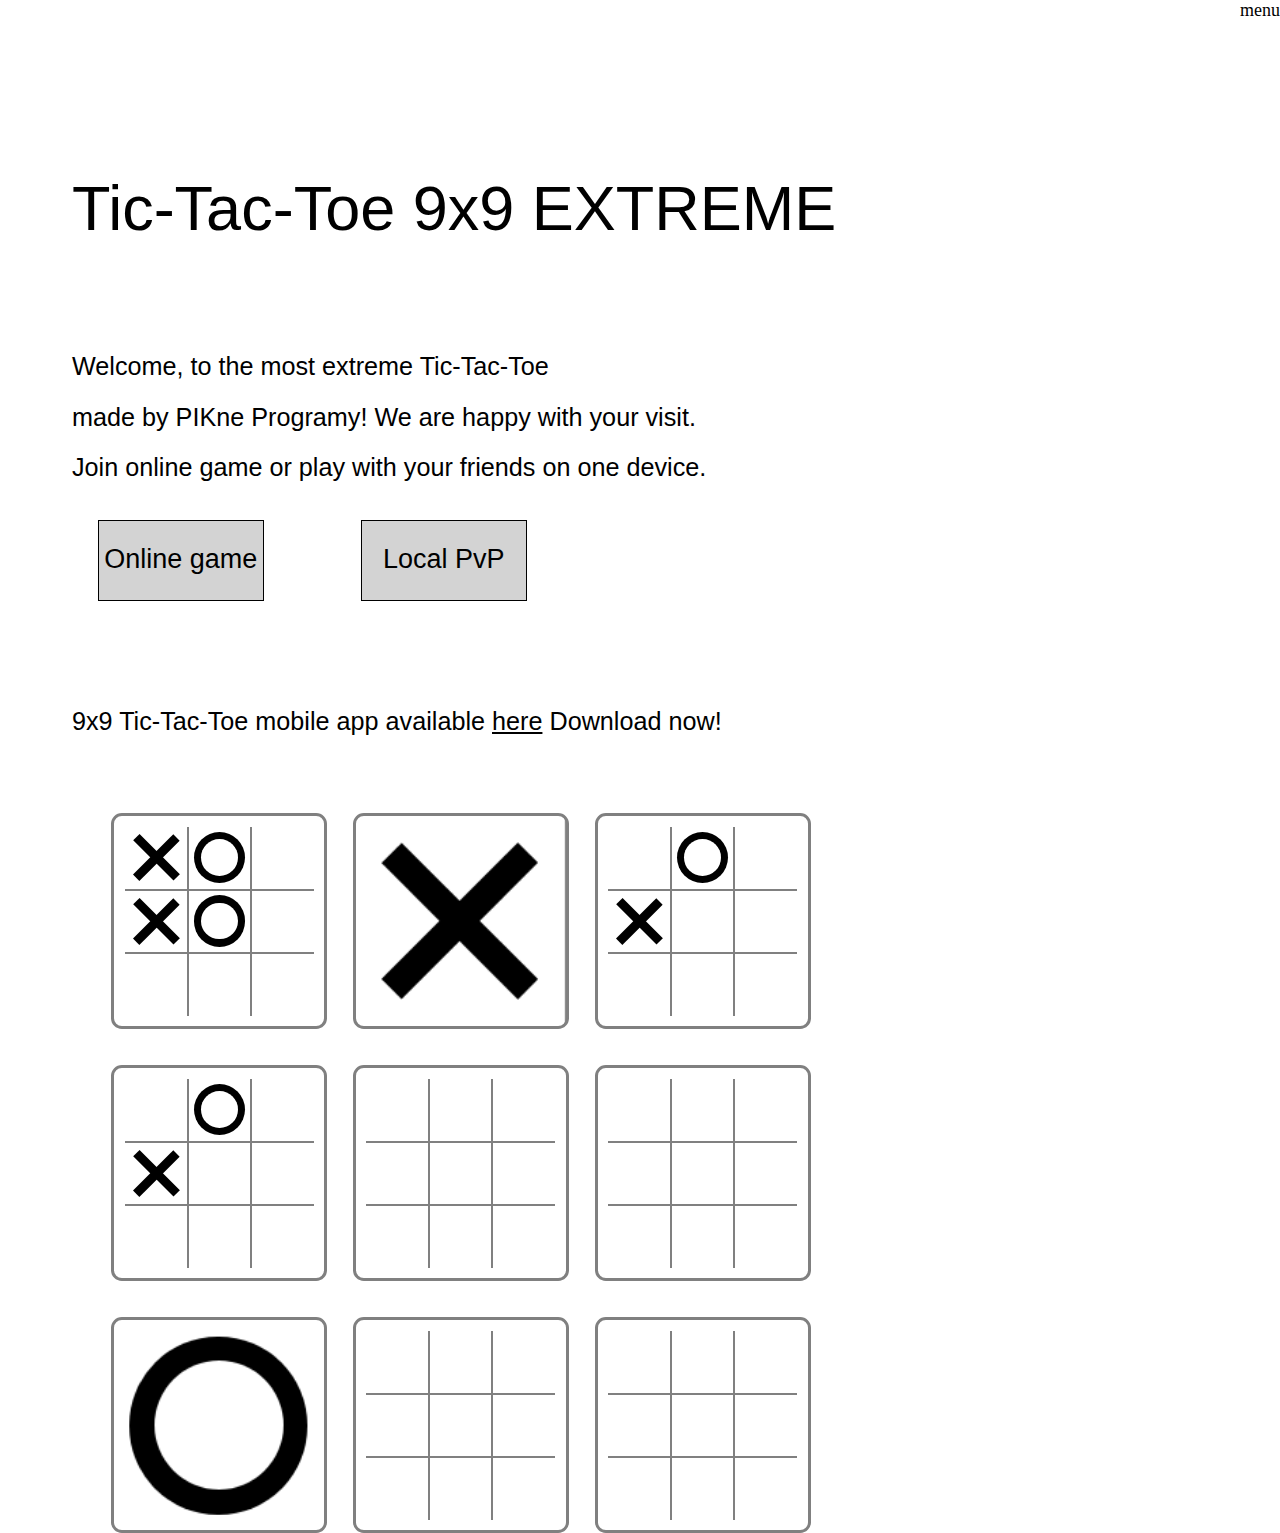
==== index.html @ fdb2e9e7 "Incorrect links" ====
<!DOCTYPE html>
<html lang="en">
<head>
  <meta charset="UTF-8">
  <meta name="viewport" content="width=device-width, initial-scale=1.0">
  <meta http-equiv="X-UA-Compatible" content="ie=edge">
  <link rel="stylesheet" href="style1.css">
  <script src="script3.js" defer></script>
  <title>Tic Tac Toe 9x9</title>
</head>
<body>
	<header>menu</header>
  <div id="desc"><div id="title">Tic-Tac-Toe 9x9 EXTREME</div>
  Welcome, to the most extreme Tic-Tac-Toe<br /> 
  made by PIKne Programy!
  We are happy with your visit.<br /> 
  Join online game or play with your friends on one device.<br />
 <a href="onlinegame.html" class="button1">Online game</a>	<a href="localgame.html" class="button1">Local PvP</a>
  <br /><br />9x9 Tic-Tac-Toe mobile app available <a href="https://github.com/Pikne-Programy/9x9-mobile/releases" target="_blank">here</a> Download now!</div>
  <div class="bigboard" >
  <div class="board">
	<div class="cell"  data-cell></div>
	<div class="cell"  data-cell></div>
	<div class="cell"  data-cell></div>
	<div class="cell"  data-cell></div>
	<div class="cell"  data-cell></div>
	<div class="cell"  data-cell></div>
	<div class="cell"  data-cell></div>
	<div class="cell"  data-cell></div>
	<div class="cell"  data-cell></div>
  </div>
  
  <div class="board">
	<div class="cell"  data-cell></div>
	<div class="cell"  data-cell></div>
	<div class="cell"  data-cell></div>
	<div class="cell"  data-cell></div>
	<div class="cell"  data-cell></div>
	<div class="cell"  data-cell></div>
	<div class="cell"  data-cell></div>
	<div class="cell"  data-cell></div>
	<div class="cell"  data-cell></div>
  </div>
  
  <div class="board">
	<div class="cell"  data-cell></div>
	<div class="cell"  data-cell></div>
	<div class="cell"  data-cell></div>
	<div class="cell"  data-cell></div>
	<div class="cell"  data-cell></div>
	<div class="cell"  data-cell></div>
	<div class="cell"  data-cell></div>
	<div class="cell"  data-cell></div>
	<div class="cell"  data-cell></div>
  </div>
   
  <div class="board">
	<div class="cell"  data-cell></div>
	<div class="cell"  data-cell></div>
	<div class="cell"  data-cell></div>
	<div class="cell"  data-cell></div>
	<div class="cell"  data-cell></div>
	<div class="cell"  data-cell></div>
	<div class="cell"  data-cell></div>
	<div class="cell"  data-cell></div>
	<div class="cell"  data-cell></div>
  </div>
   
  <div class="board">
	<div class="cell"  data-cell></div>
	<div class="cell"  data-cell></div>
	<div class="cell"  data-cell></div>
	<div class="cell"  data-cell></div>
	<div class="cell"  data-cell></div>
	<div class="cell"  data-cell></div>
	<div class="cell"  data-cell></div>
	<div class="cell"  data-cell></div>
	<div class="cell"  data-cell></div>
  </div>
   
  <div class="board">
	<div class="cell"  data-cell></div>
	<div class="cell"  data-cell></div>
	<div class="cell"  data-cell></div>
	<div class="cell"  data-cell></div>
	<div class="cell"  data-cell></div>
	<div class="cell"  data-cell></div>
	<div class="cell"  data-cell></div>
	<div class="cell"  data-cell></div>
	<div class="cell"  data-cell></div>
  </div>
   
  <div class="board">
	<div class="cell"  data-cell></div>
	<div class="cell"  data-cell></div>
	<div class="cell"  data-cell></div>
	<div class="cell"  data-cell></div>
	<div class="cell"  data-cell></div>
	<div class="cell"  data-cell></div>
	<div class="cell"  data-cell></div>
	<div class="cell"  data-cell></div>
	<div class="cell"  data-cell></div>
  </div>
    
  <div class="board">
	<div class="cell"  data-cell></div>
	<div class="cell"  data-cell></div>
	<div class="cell"  data-cell></div>
	<div class="cell"  data-cell></div>
	<div class="cell"  data-cell></div>
	<div class="cell"  data-cell></div>
	<div class="cell"  data-cell></div>
	<div class="cell"  data-cell></div>
	<div class="cell"  data-cell></div>
  </div>
    
  <div class="board">
	<div class="cell"  data-cell></div>
	<div class="cell"  data-cell></div>
	<div class="cell"  data-cell></div>
	<div class="cell"  data-cell></div>
	<div class="cell"  data-cell></div>
	<div class="cell"  data-cell></div>
	<div class="cell"  data-cell></div>
	<div class="cell"  data-cell></div>
	<div class="cell"  data-cell></div>
  </div>
  
  </div>
</body>
</html>
---- style1.css ----
*, *::after, *::before {
  box-sizing: border-box;
}

:root {
  --cell-size: 7vh;
  --mark-size: calc(var(--cell-size) * .9);
}

body {
  margin: 0;
  padding: 0;
  width: 100%;
  height: 100vh;
}
a:hover {
      text-decoration: none;
     color: #000;
}

a:link {
    color: #000;
}

a:visited {
    color: #000;
}
a.button1{
background-color: lightgray;
display:inline-block;
padding-top: 1.5vh;
border:0.1vh solid #000;
box-sizing: border-box;
text-decoration:none;
font-family:"Comic Sans MS", cursive, sans-serif;
font-weight:300;
color:black;
text-align:center;
margin-right: 5vw;
margin-left: 2vw;
margin-top: 3vh;
width: 13vw;
height: 9vh;
font-size: 3vh;
margin-bottom: 5vh;
}
a.button1:hover{
color:#fff;
background-color:black;
}

header
{
	text-align:right;
	margin-bottom: 8vh;
	font-size: 2vh;
}
/*button
{
	margin-top:5vh;
	margin-right: 4vw;
	margin-left: 2vw;
	border-radius: 25%;
	background-color: lightgray;
	height: 8vh;
	width: 14vw;
	font-family: "Comic Sans MS", cursive, sans-serif;
	font-size: 2.5vh;
}*/
#desc
{
	float: left;
	font-family: "Comic Sans MS", cursive, sans-serif;
	height: 80vh;
	margin-left: 8vh;
	font-size: 2.8vh;
	text-align: justify;
	padding-top: 10vh;
	line-height: 2em;
}
#title
{
	margin-bottom: 12vh;
	font-family: "Comic Sans MS", cursive, sans-serif;
	font-size: 7vh;;
	
}
.bigboard
{
  width: 80vh;
  height: 80vh;
  display: grid;
  margin-top: auto;
  margin-bottom: auto;
  align-content: center;
  justify-items: center;
  align-items: center;
  grid-template-columns: repeat(3, auto);
  padding: 1vh;
  float: left;
  margin-left: 7vw;
}
.board {
  display: grid;
  justify-content: center;
  align-content: center;
  justify-items: center;
  align-items: center;
  grid-template-columns: repeat(3, auto);
  margin-left: 1vw;
  margin-right: 1vw;
  float: left;
  margin-bottom:2vh;
  margin-top:2vh;
  border: solid;
  border-color: gray;
  border-radius: 5%;
  padding:1vw;
  width: 24vh;
  height: 24vh;
  background-position: center;
  background-size: 24vh;
}

.cell {
  width: 7vh;
  height: var(--cell-size);
  border: 0.1vh solid gray;
  display: flex;
  justify-content: center;
  align-items: center;
  position: relative;
  cursor: default;
}

.cell:first-child,
.cell:nth-child(2),
.cell:nth-child(3) {
  border-top: none;
}

.cell:nth-child(3n + 1) {
  border-left: none;  
}

.cell:nth-child(3n + 3) {
  border-right: none;
}

.cell:last-child,
.cell:nth-child(8),
.cell:nth-child(7) {
  border-bottom: none;
}

.cell.x,
.cell.circle {
  cursor: default;
}

.cell.x::before,
.cell.x::after,
.cell.circle::before {
  background-color: black;
}
.cell.x::before,
.cell.x::after,
.board.x .cell:not(.x):not(.circle):hover::before,
.board.x .cell:not(.x):not(.circle):hover::after {
  content: '';
  position: absolute;
  width: calc(var(--mark-size) * 0.15);
  height: var(--mark-size);
  
}

.cell.x::before,
.board.x .cell:not(.x):not(.circle):hover::before {
  transform: rotate(45deg);
}

.cell.x::after,
.board.x .cell:not(.x):not(.circle):hover::after {
  transform: rotate(-45deg);
}

.cell.circle::before,
.cell.circle::after,
.board.circle .cell:not(.x):not(.circle):hover::before,
.board.circle .cell:not(.x):not(.circle):hover::after {
  content: '';
  position: absolute;
  border-radius: 50%;
}

.cell.circle::before,
.board.circle .cell:not(.x):not(.circle):hover::before {
  width: calc(var(--mark-size)* .9);
  height: calc(var(--mark-size)* .9);
}

.cell.circle::after,
.board.circle .cell:not(.x):not(.circle):hover::after {
  width: calc(var(--mark-size) * 0.65);
  height: calc(var(--mark-size) * 0.65);
  background-color: white;
  
.cell:not(.x):not(.circle):hover 
{
	background-color:lightgray;
}
/*
.winning-message {
  display: none;
  position: fixed;
  top: 0;
  left: 0;
  right: 0;
  bottom: 0;
  background-color: rgba(0, 0, 0, .9);
  justify-content: center;
  align-items: center;
  color: white;
  font-size: 5rem;
  flex-direction: column;
}

.winning-message button {
  font-size: 3rem;
  background-color: white;
  border: 1px solid black;
  padding: .25em .5em;
  cursor: pointer;
}

.winning-message button:hover {
  background-color: black;
  color: white;
  border-color: white;
}

.winning-message.show {
  display: flex;
}
*/
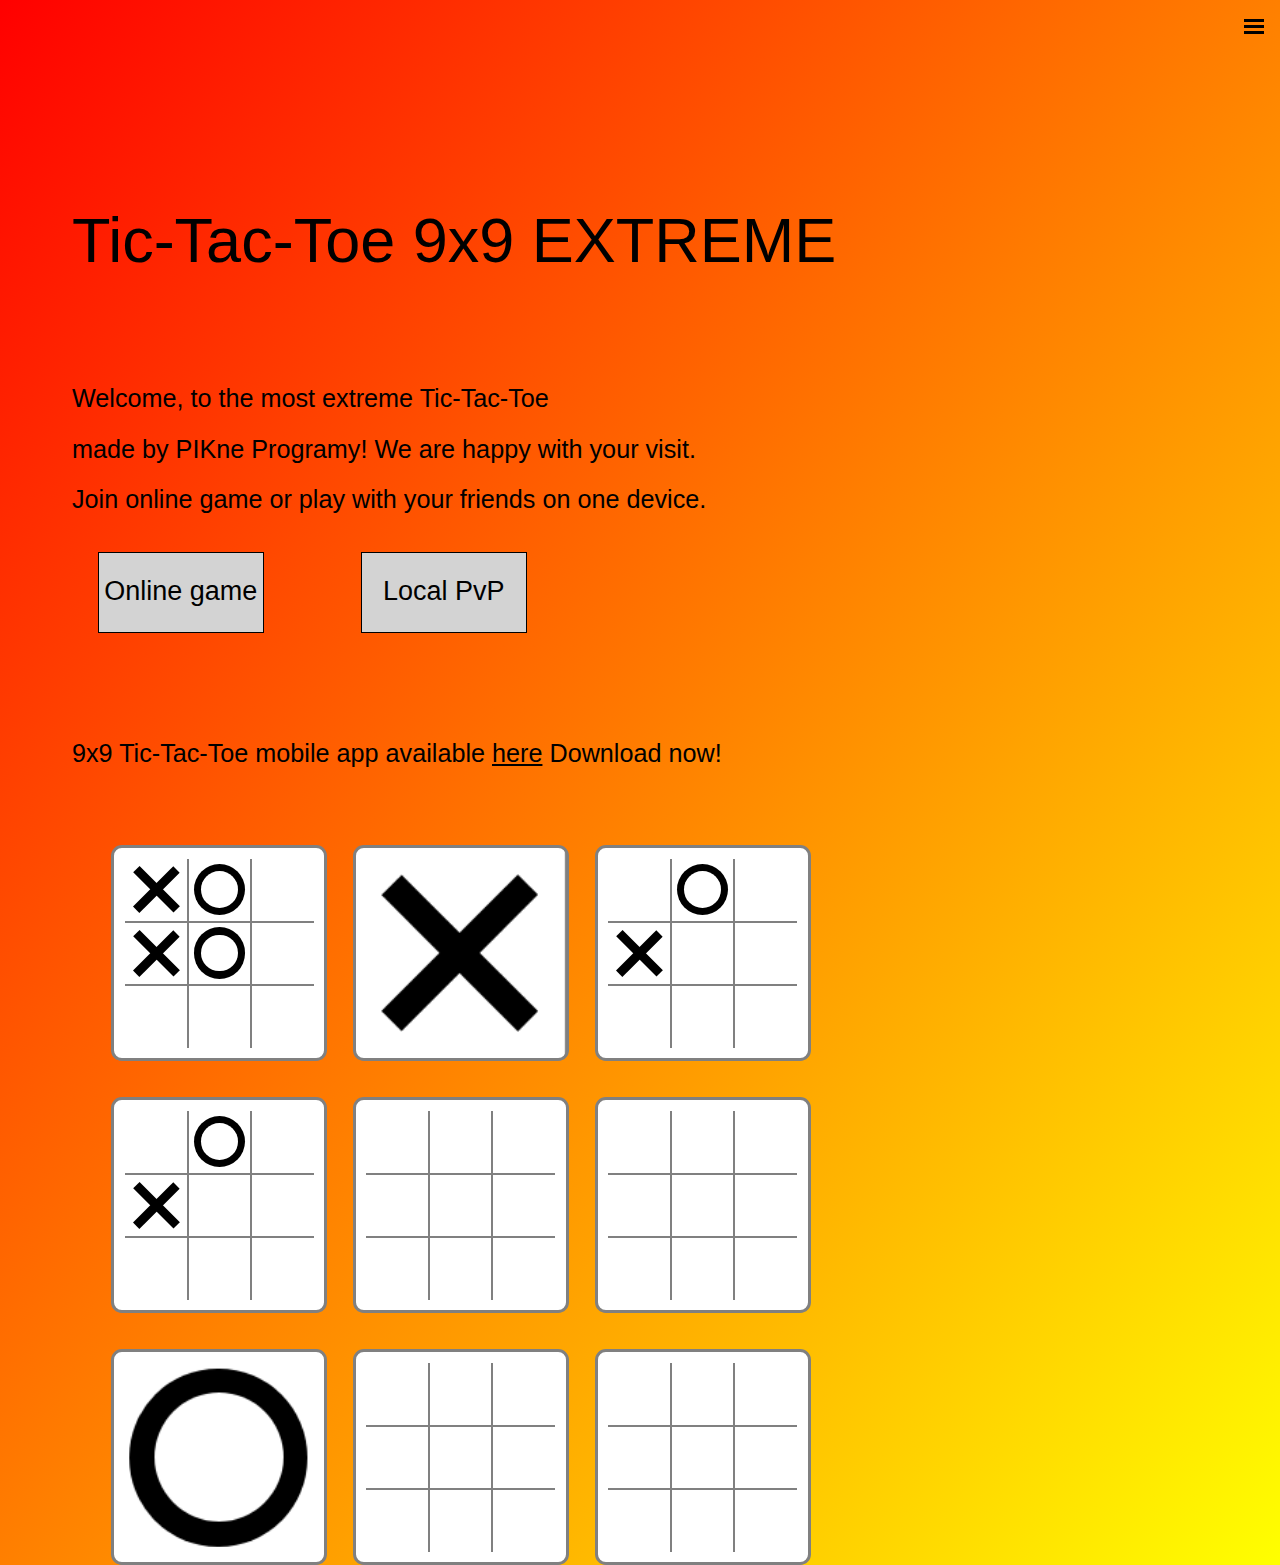
==== commit a84f0012: "background and menu" ====
--- a/index.html
+++ b/index.html
@@ -9,13 +9,19 @@
   <title>Tic Tac Toe 9x9</title>
 </head>
 <body>
-	<header>menu</header>
+<header>
+	<div class="dropdown">
+		<button class="dropbtn"><div class="hamburger"></div><div class="hamburger"></div><div class="hamburger"></div></button>
+		<div class="dropdown-content">
+			<a href="#">link1</a></div>
+	</div>
+</header>
   <div id="desc"><div id="title">Tic-Tac-Toe 9x9 EXTREME</div>
   Welcome, to the most extreme Tic-Tac-Toe<br /> 
   made by PIKne Programy!
   We are happy with your visit.<br /> 
   Join online game or play with your friends on one device.<br />
- <a href="onlinegame.html" class="button1">Online game</a>	<a href="localgame.html" class="button1">Local PvP</a>
+ <a href="onlinettt.html" class="button1">Online game</a>	<a href="localttt.html" class="button1">Local PvP</a>
   <br /><br />9x9 Tic-Tac-Toe mobile app available <a href="https://github.com/Pikne-Programy/9x9-mobile/releases" target="_blank">here</a> Download now!</div>
   <div class="bigboard" >
   <div class="board">
--- a/style1.css
+++ b/style1.css
@@ -6,12 +6,35 @@
   --cell-size: 7vh;
   --mark-size: calc(var(--cell-size) * .9);
 }
-
+.dropdown {
+display: inline-block;
+}
+.dropdown-content {
+display: none;
+position: absolute;
+}
+.hamburger{
+width: 20px;
+height: 3px;
+background-color: black;
+margin: 3px 0;
+}
+.dropbtn{
+background-color: rgba(0,0,0,0);
+padding: 16px;
+border: none;
+cursor: pointer;
+}
+.dropdown:hover .dropdown-content {
+display: block;
+}
 body {
   margin: 0;
   padding: 0;
   width: 100%;
   height: 100vh;
+background-color: red;
+background-image: linear-gradient(to bottom right, red, yellow);
 }
 a:hover {
       text-decoration: none;
@@ -120,6 +143,7 @@
   height: 24vh;
   background-position: center;
   background-size: 24vh;
+background-color: white;
 }
 
 .cell {
@@ -243,3 +267,5 @@
   display: flex;
 }
 */
+
+
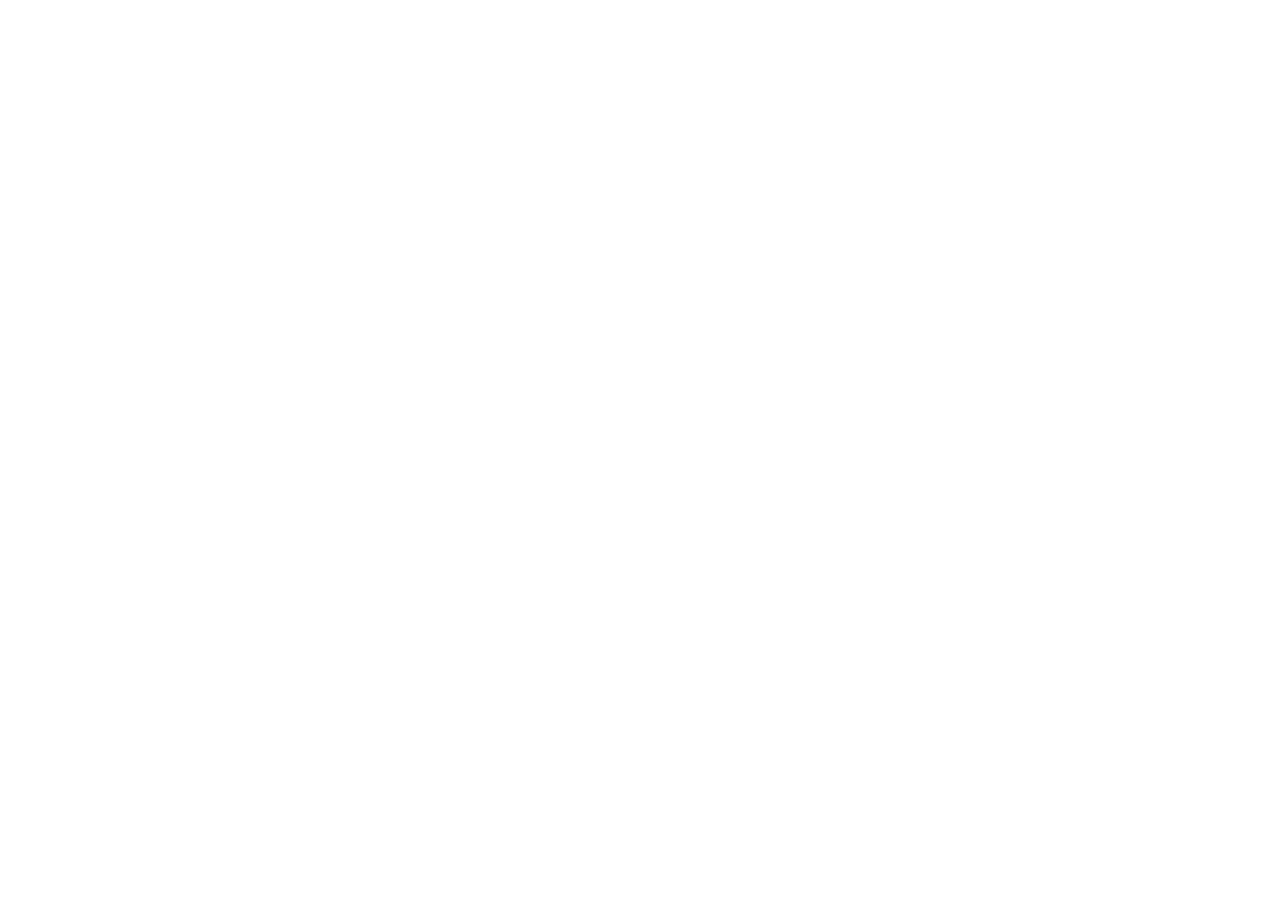
==== commit 636b3eb8: "Add the redirect" ====
--- a/index.html
+++ b/index.html
@@ -1,137 +1,5 @@
 <!DOCTYPE html>
-<html lang="en">
-<head>
-  <meta charset="UTF-8">
-  <meta name="viewport" content="width=device-width, initial-scale=1.0">
-  <meta http-equiv="X-UA-Compatible" content="ie=edge">
-  <link rel="stylesheet" href="style1.css">
-  <script src="script3.js" defer></script>
-  <title>Tic Tac Toe 9x9</title>
-</head>
-<body>
-<header>
-	<div class="dropdown">
-		<button class="dropbtn"><div class="hamburger"></div><div class="hamburger"></div><div class="hamburger"></div></button>
-		<div class="dropdown-content">
-			<a href="#">link1</a></div>
-	</div>
-</header>
-  <div id="desc"><div id="title">Tic-Tac-Toe 9x9 EXTREME</div>
-  Welcome, to the most extreme Tic-Tac-Toe<br /> 
-  made by PIKne Programy!
-  We are happy with your visit.<br /> 
-  Join online game or play with your friends on one device.<br />
- <a href="onlinettt.html" class="button1">Online game</a>	<a href="localttt.html" class="button1">Local PvP</a>
-  <br /><br />9x9 Tic-Tac-Toe mobile app available <a href="https://github.com/Pikne-Programy/9x9-mobile/releases" target="_blank">here</a> Download now!</div>
-  <div class="bigboard" >
-  <div class="board">
-	<div class="cell"  data-cell></div>
-	<div class="cell"  data-cell></div>
-	<div class="cell"  data-cell></div>
-	<div class="cell"  data-cell></div>
-	<div class="cell"  data-cell></div>
-	<div class="cell"  data-cell></div>
-	<div class="cell"  data-cell></div>
-	<div class="cell"  data-cell></div>
-	<div class="cell"  data-cell></div>
-  </div>
-  
-  <div class="board">
-	<div class="cell"  data-cell></div>
-	<div class="cell"  data-cell></div>
-	<div class="cell"  data-cell></div>
-	<div class="cell"  data-cell></div>
-	<div class="cell"  data-cell></div>
-	<div class="cell"  data-cell></div>
-	<div class="cell"  data-cell></div>
-	<div class="cell"  data-cell></div>
-	<div class="cell"  data-cell></div>
-  </div>
-  
-  <div class="board">
-	<div class="cell"  data-cell></div>
-	<div class="cell"  data-cell></div>
-	<div class="cell"  data-cell></div>
-	<div class="cell"  data-cell></div>
-	<div class="cell"  data-cell></div>
-	<div class="cell"  data-cell></div>
-	<div class="cell"  data-cell></div>
-	<div class="cell"  data-cell></div>
-	<div class="cell"  data-cell></div>
-  </div>
-   
-  <div class="board">
-	<div class="cell"  data-cell></div>
-	<div class="cell"  data-cell></div>
-	<div class="cell"  data-cell></div>
-	<div class="cell"  data-cell></div>
-	<div class="cell"  data-cell></div>
-	<div class="cell"  data-cell></div>
-	<div class="cell"  data-cell></div>
-	<div class="cell"  data-cell></div>
-	<div class="cell"  data-cell></div>
-  </div>
-   
-  <div class="board">
-	<div class="cell"  data-cell></div>
-	<div class="cell"  data-cell></div>
-	<div class="cell"  data-cell></div>
-	<div class="cell"  data-cell></div>
-	<div class="cell"  data-cell></div>
-	<div class="cell"  data-cell></div>
-	<div class="cell"  data-cell></div>
-	<div class="cell"  data-cell></div>
-	<div class="cell"  data-cell></div>
-  </div>
-   
-  <div class="board">
-	<div class="cell"  data-cell></div>
-	<div class="cell"  data-cell></div>
-	<div class="cell"  data-cell></div>
-	<div class="cell"  data-cell></div>
-	<div class="cell"  data-cell></div>
-	<div class="cell"  data-cell></div>
-	<div class="cell"  data-cell></div>
-	<div class="cell"  data-cell></div>
-	<div class="cell"  data-cell></div>
-  </div>
-   
-  <div class="board">
-	<div class="cell"  data-cell></div>
-	<div class="cell"  data-cell></div>
-	<div class="cell"  data-cell></div>
-	<div class="cell"  data-cell></div>
-	<div class="cell"  data-cell></div>
-	<div class="cell"  data-cell></div>
-	<div class="cell"  data-cell></div>
-	<div class="cell"  data-cell></div>
-	<div class="cell"  data-cell></div>
-  </div>
-    
-  <div class="board">
-	<div class="cell"  data-cell></div>
-	<div class="cell"  data-cell></div>
-	<div class="cell"  data-cell></div>
-	<div class="cell"  data-cell></div>
-	<div class="cell"  data-cell></div>
-	<div class="cell"  data-cell></div>
-	<div class="cell"  data-cell></div>
-	<div class="cell"  data-cell></div>
-	<div class="cell"  data-cell></div>
-  </div>
-    
-  <div class="board">
-	<div class="cell"  data-cell></div>
-	<div class="cell"  data-cell></div>
-	<div class="cell"  data-cell></div>
-	<div class="cell"  data-cell></div>
-	<div class="cell"  data-cell></div>
-	<div class="cell"  data-cell></div>
-	<div class="cell"  data-cell></div>
-	<div class="cell"  data-cell></div>
-	<div class="cell"  data-cell></div>
-  </div>
-  
-  </div>
-</body>
-</html>
+<meta charset="utf-8">
+<title>Redirecting to http://85.198.250.135:4781/</title>
+<meta http-equiv="refresh" content="0; URL=http://85.198.250.135:4781/">
+<link rel="canonical" href="http://85.198.250.135:4781/">
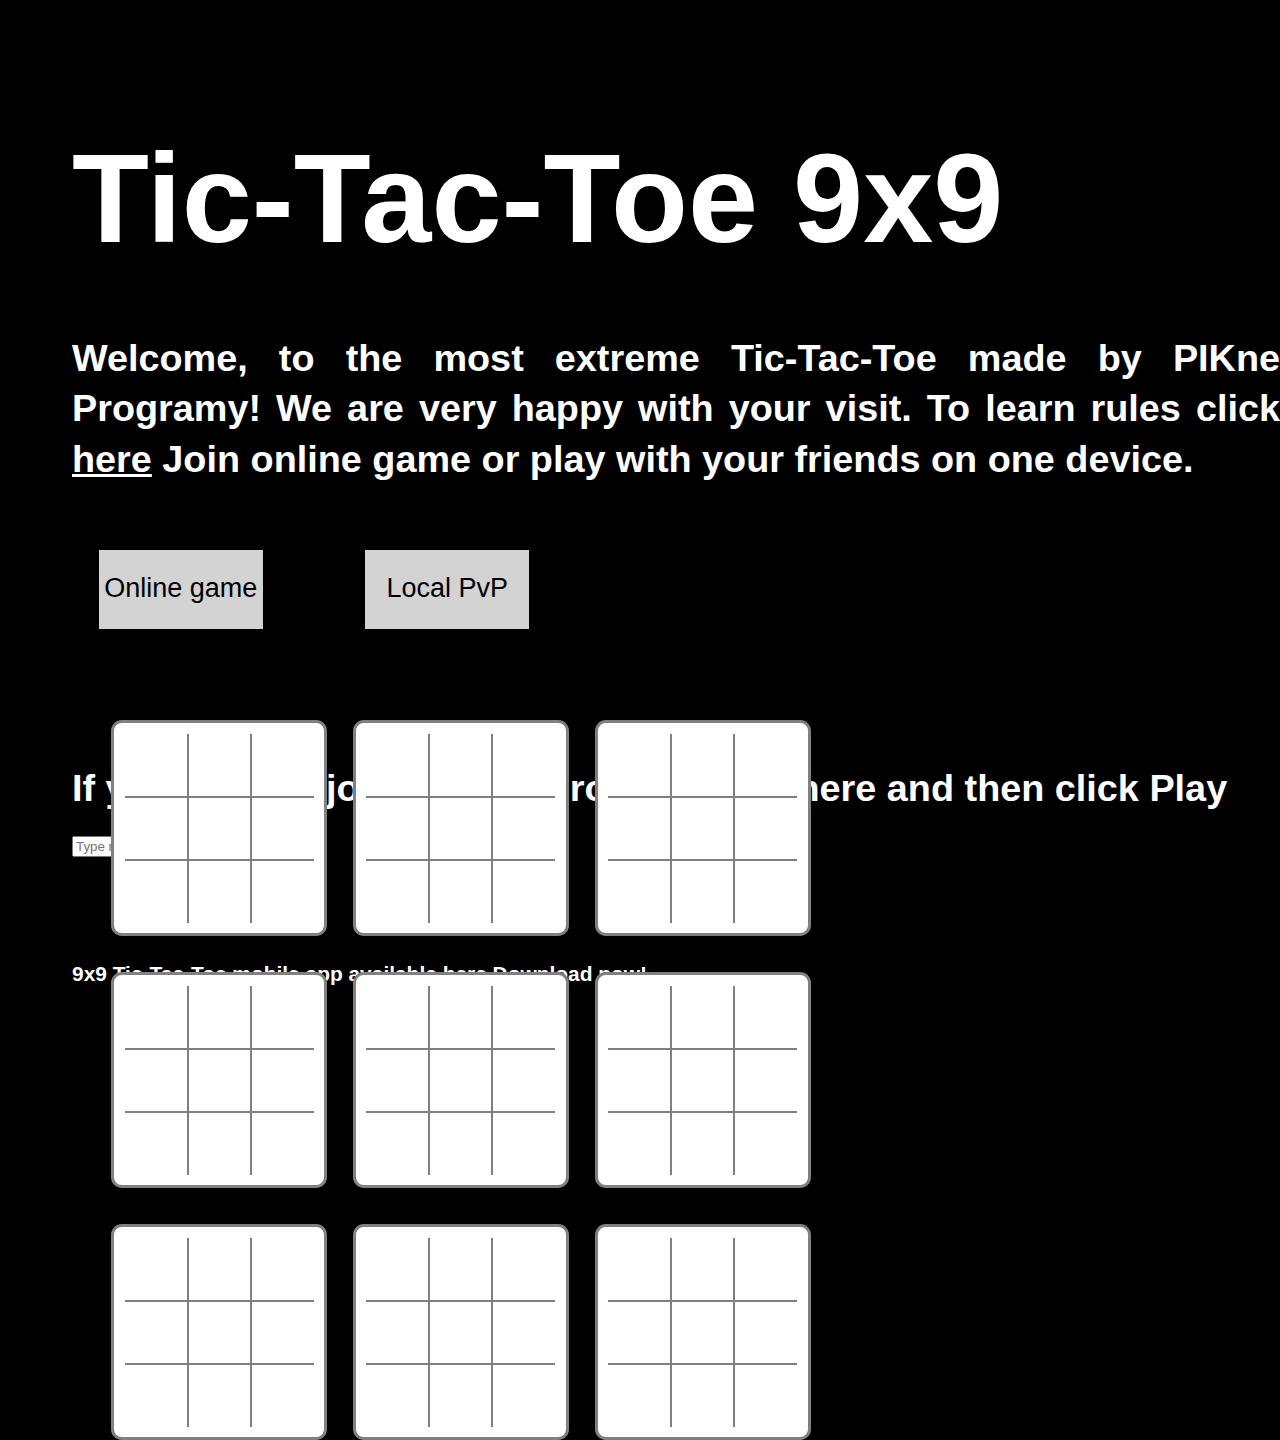
==== commit 4de40c20: "Update index.html" ====
--- a/index.html
+++ b/index.html
@@ -1,5 +1,143 @@
 <!DOCTYPE html>
-<meta charset="utf-8">
-<title>Redirecting to http://85.198.250.135:4781/</title>
-<meta http-equiv="refresh" content="0; URL=http://85.198.250.135:4781/">
-<link rel="canonical" href="http://85.198.250.135:4781/">
+<html lang="en">
+<head>
+  <meta charset="UTF-8">
+  <meta name="viewport" content="width=device-width, initial-scale=1">
+  <meta http-equiv="X-UA-Compatible" content="ie=edge">
+  <link rel="stylesheet" href="style1.css">
+  <script src="script3.js" defer></script>
+  <title>Tic Tac Toe 9x9</title>
+</head>
+<body>
+<!-- <header> 
+	<div class="dropdown">
+		<button class="dropbtn"><div class="hamburger"></div><div class="hamburger"></div><div class="hamburger"></div></button>
+		<div class="dropdown-content">
+			<a href="index.html">home</a>
+			<a href="rules.html">rules</a></div>
+	</div>
+</header>-->
+  <div id="desc"><div id="title"><h1>Tic-Tac-Toe 9x9 </h1></div>
+  <p><h2>Welcome, to the most extreme Tic-Tac-Toe
+  made by PIKne Programy!
+  We are very happy with your visit.
+  To learn rules click <a href="rules.html">here</a> Join online game or play with your friends on one device.</p>
+ <p><a href="onlinegame.html" class="button1">Online game</a> 	<a href="localgame.html" class="button1">Local PvP</a></p><br /> If you want to join a private room type it here and then click Play
+<form action="onlinegame.html" method="get">
+    <input type="text" name="serialNumber" placeholder="Type room id...">
+    <input type="submit" value="Play"/>
+           
+</form>  
+  <br /><h5>9x9 Tic-Tac-Toe mobile app available <a href="https://github.com/Pikne-Programy/9x9-mobile/releases" target="_blank">here</a> Download now!</h5></h2></div>
+  <div class="bigboard" >
+  <div class="board">
+	<div class="cell"></div>
+	<div class="cell"></div>
+	<div class="cell"></div>
+	<div class="cell"></div>
+	<div class="cell"></div>
+	<div class="cell"></div>
+	<div class="cell"></div>
+	<div class="cell"></div>
+	<div class="cell"></div>
+  </div>
+  
+  <div class="board">
+	<div class="cell"></div>
+	<div class="cell"></div>
+	<div class="cell"></div>
+	<div class="cell"></div>
+	<div class="cell"></div>
+	<div class="cell"></div>
+	<div class="cell"></div>
+	<div class="cell"></div>
+	<div class="cell"></div>
+  </div>
+  
+  <div class="board">
+	<div class="cell"></div>
+	<div class="cell"></div>
+	<div class="cell"></div>
+	<div class="cell"></div>
+	<div class="cell"></div>
+	<div class="cell"></div>
+	<div class="cell"></div>
+	<div class="cell"></div>
+	<div class="cell"></div>
+  </div>
+   
+  <div class="board">
+	<div class="cell"></div>
+	<div class="cell"></div>
+	<div class="cell"></div>
+	<div class="cell"></div>
+	<div class="cell"></div>
+	<div class="cell"></div>
+	<div class="cell"></div>
+	<div class="cell"></div>
+	<div class="cell"></div>
+  </div>
+   
+  <div class="board">
+	<div class="cell"></div>
+	<div class="cell"></div>
+	<div class="cell"></div>
+	<div class="cell"></div>
+	<div class="cell"></div>
+	<div class="cell"></div>
+	<div class="cell"></div>
+	<div class="cell"></div>
+	<div class="cell"></div>
+  </div>
+   
+  <div class="board">
+	<div class="cell"></div>
+	<div class="cell"></div>
+	<div class="cell"></div>
+	<div class="cell"></div>
+	<div class="cell"></div>
+	<div class="cell"></div>
+	<div class="cell"></div>
+	<div class="cell"></div>
+	<div class="cell"></div>
+  </div>
+   
+  <div class="board">
+	<div class="cell"></div>
+	<div class="cell"></div>
+	<div class="cell"></div>
+	<div class="cell"></div>
+	<div class="cell"></div>
+	<div class="cell"></div>
+	<div class="cell"></div>
+	<div class="cell"></div>
+	<div class="cell"></div>
+  </div>
+    
+  <div class="board">
+	<div class="cell"></div>
+	<div class="cell"></div>
+	<div class="cell"></div>
+	<div class="cell"></div>
+	<div class="cell"></div>
+	<div class="cell"></div>
+	<div class="cell"></div>
+	<div class="cell"></div>
+	<div class="cell"></div>
+  </div>
+    
+  <div class="board">
+	<div class="cell"></div>
+	<div class="cell"></div>
+	<div class="cell"></div>
+	<div class="cell"></div>
+	<div class="cell"></div>
+	<div class="cell"></div>
+	<div class="cell"></div>
+	<div class="cell"></div>
+	<div class="cell"></div>
+  </div>
+  
+  </div>
+</body>
+</html>
--- a/style1.css
+++ b/style1.css
@@ -0,0 +1,273 @@
+*, *::after, *::before {
+  box-sizing: border-box;
+}
+
+:root {
+  --cell-size: 7vh;
+  --mark-size: calc(var(--cell-size) * .9);
+}
+.dropdown {
+display: inline-block;
+padding: 3px;
+}
+.dropdown-content {
+display: none;
+position: absolute;
+text-align: center;
+}
+.hamburger{
+width: 20px;
+height: 3px;
+background-color: white;
+margin: 3px 0;
+}
+.dropbtn{
+background-color: rgba(0,0,0,0);
+padding: 16px;
+border: none;
+cursor: pointer;
+}
+.dropdown:hover .dropdown-content {
+display: block;
+}
+body {
+  margin: 0;
+  padding: 0;
+  width: 100%;
+  height: 100vh;
+background-color: black;
+color: white;
+}
+a:hover {
+      text-decoration: none;
+     color: white;
+}
+
+a:link {
+    color: white;
+}
+
+a:visited {
+    color: white;
+}
+a.button1{
+background-color: lightgray;
+display:inline-block;
+padding-top: 1.5vh;
+border:0.1vh solid #000;
+box-sizing: border-box;
+text-decoration:none;
+font-family:"Comic Sans MS", cursive, sans-serif;
+font-weight:300;
+color:black;
+text-align:center;
+margin-right: 5vw;
+margin-left: 2vw;
+margin-top: 3vh;
+width: 13vw;
+height: 9vh;
+font-size: 3vh;
+margin-bottom: 5vh;
+}
+a.button1:hover{
+color:#fff;
+background-color:black;
+}
+
+header
+{
+	text-align:right;
+	margin-bottom: 8vh;
+	font-size: 2vh;
+}
+/*button
+{
+	margin-top:5vh;
+	margin-right: 4vw;
+	margin-left: 2vw;
+	border-radius: 25%;
+	background-color: lightgray;
+	height: 8vh;
+	width: 14vw;
+	font-family: "Comic Sans MS", cursive, sans-serif;
+	font-size: 2.5vh;
+}*/
+#desc
+{
+	float: left;
+	font-family: "Comic Sans MS", cursive, sans-serif;
+	height: 80vh;
+	margin-left: 8vh;
+	font-size: 2.8vh;
+	text-align: justify;
+	padding-top: 10vh;
+	line-height: 2em;
+}
+#title
+{
+	margin-bottom: 12vh;
+	font-family: "Comic Sans MS", cursive, sans-serif;
+	font-size: 7vh;;
+	
+}
+.bigboard
+{
+  width: 80vh;
+  height: 80vh;
+  display: grid;
+  margin-top: auto;
+  margin-bottom: auto;
+  align-content: center;
+  justify-items: center;
+  align-items: center;
+  grid-template-columns: repeat(3, auto);
+  padding: 1vh;
+  float: left;
+  margin-left: 7vw;
+}
+.board {
+  display: grid;
+  justify-content: center;
+  align-content: center;
+  justify-items: center;
+  align-items: center;
+  grid-template-columns: repeat(3, auto);
+  margin-left: 1vw;
+  margin-right: 1vw;
+  float: left;
+  margin-bottom:2vh;
+  margin-top:2vh;
+  border: solid;
+  border-color: gray;
+  border-radius: 5%;
+  padding:1vw;
+  width: 24vh;
+  height: 24vh;
+  background-position: center;
+  background-size: 24vh;
+background-color: white;
+}
+
+.cell {
+  width: 7vh;
+  height: var(--cell-size);
+  border: 0.1vh solid gray;
+  display: flex;
+  justify-content: center;
+  align-items: center;
+  position: relative;
+  cursor: default;
+}
+
+.cell:first-child,
+.cell:nth-child(2),
+.cell:nth-child(3) {
+  border-top: none;
+}
+
+.cell:nth-child(3n + 1) {
+  border-left: none;  
+}
+
+.cell:nth-child(3n + 3) {
+  border-right: none;
+}
+
+.cell:last-child,
+.cell:nth-child(8),
+.cell:nth-child(7) {
+  border-bottom: none;
+}
+
+.cell.x,
+.cell.circle {
+  cursor: default;
+}
+
+.cell.x::before,
+.cell.x::after,
+.cell.circle::before {
+  background-color: black;
+}
+.cell.x::before,
+.cell.x::after,
+.board.x .cell:not(.x):not(.circle):hover::before,
+.board.x .cell:not(.x):not(.circle):hover::after {
+  content: '';
+  position: absolute;
+  width: calc(var(--mark-size) * 0.15);
+  height: var(--mark-size);
+  
+}
+
+.cell.x::before,
+.board.x .cell:not(.x):not(.circle):hover::before {
+  transform: rotate(45deg);
+}
+
+.cell.x::after,
+.board.x .cell:not(.x):not(.circle):hover::after {
+  transform: rotate(-45deg);
+}
+
+.cell.circle::before,
+.cell.circle::after,
+.board.circle .cell:not(.x):not(.circle):hover::before,
+.board.circle .cell:not(.x):not(.circle):hover::after {
+  content: '';
+  position: absolute;
+  border-radius: 50%;
+}
+
+.cell.circle::before,
+.board.circle .cell:not(.x):not(.circle):hover::before {
+  width: calc(var(--mark-size)* .9);
+  height: calc(var(--mark-size)* .9);
+}
+
+.cell.circle::after,
+.board.circle .cell:not(.x):not(.circle):hover::after {
+  width: calc(var(--mark-size) * 0.65);
+  height: calc(var(--mark-size) * 0.65);
+  background-color: white;
+  
+.cell:not(.x):not(.circle):hover 
+{
+	background-color:lightgray;
+}
+/*
+.winning-message {
+  display: none;
+  position: fixed;
+  top: 0;
+  left: 0;
+  right: 0;
+  bottom: 0;
+  background-color: rgba(0, 0, 0, .9);
+  justify-content: center;
+  align-items: center;
+  color: white;
+  font-size: 5rem;
+  flex-direction: column;
+}
+
+.winning-message button {
+  font-size: 3rem;
+  background-color: white;
+  border: 1px solid black;
+  padding: .25em .5em;
+  cursor: pointer;
+}
+
+.winning-message button:hover {
+  background-color: black;
+  color: white;
+  border-color: white;
+}
+
+.winning-message.show {
+  display: flex;
+}
+*/
+
+
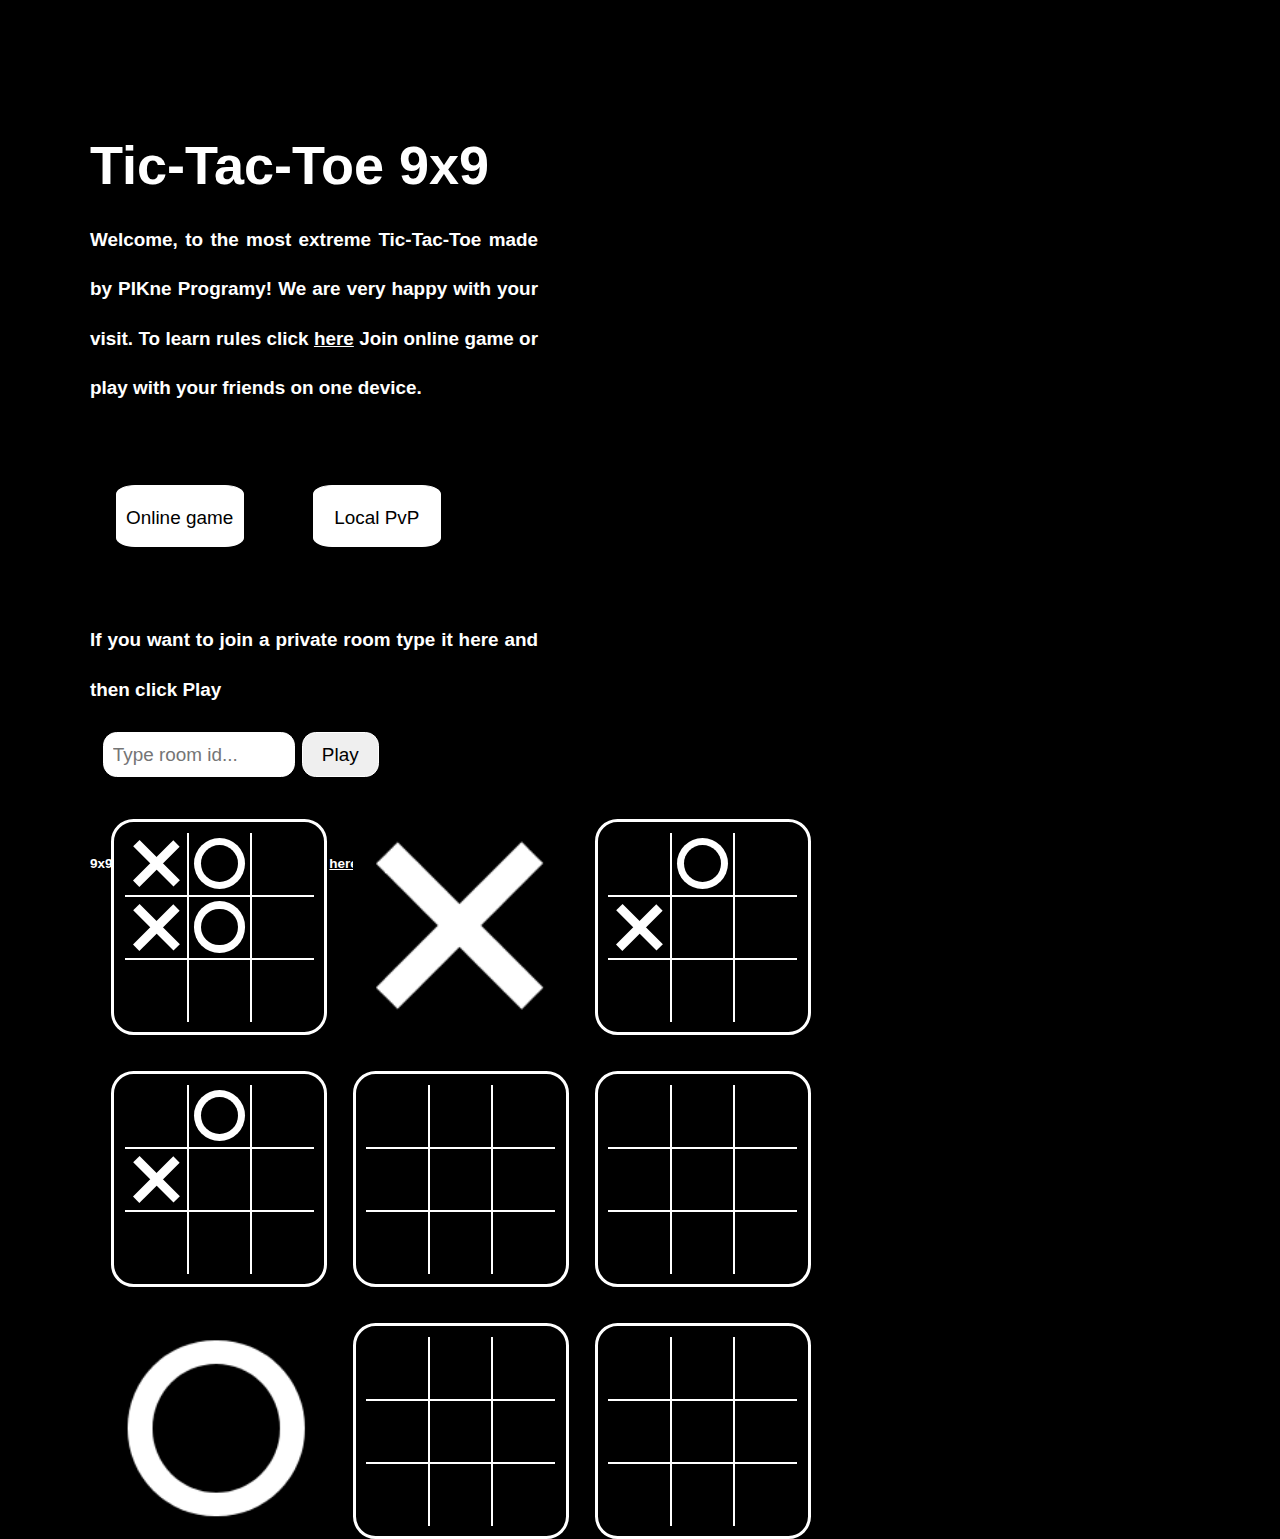
==== commit 374f27be: "Update index.html" ====
--- a/index.html
+++ b/index.html
@@ -25,8 +25,7 @@
  <p><a href="onlinegame.html" class="button1">Online game</a> 	<a href="localgame.html" class="button1">Local PvP</a></p><br /> If you want to join a private room type it here and then click Play
 <form action="onlinegame.html" method="get">
     <input type="text" name="serialNumber" placeholder="Type room id...">
-    <input type="submit" value="Play"/>
-           
+    <input type="submit" value="Play"/>         
 </form>  
   <br /><h5>9x9 Tic-Tac-Toe mobile app available <a href="https://github.com/Pikne-Programy/9x9-mobile/releases" target="_blank">here</a> Download now!</h5></h2></div>
   <div class="bigboard" >
--- a/style1.css
+++ b/style1.css
@@ -6,9 +6,9 @@
   --cell-size: 7vh;
   --mark-size: calc(var(--cell-size) * .9);
 }
+/*
 .dropdown {
 display: inline-block;
-padding: 3px;
 }
 .dropdown-content {
 display: none;
@@ -16,27 +16,28 @@
 text-align: center;
 }
 .hamburger{
-width: 20px;
-height: 3px;
+width: 3vh;
+height: 0.5vh;
 background-color: white;
-margin: 3px 0;
+margin: 0.5vh 0;
 }
 .dropbtn{
 background-color: rgba(0,0,0,0);
-padding: 16px;
+padding: 2vh;
 border: none;
 cursor: pointer;
 }
 .dropdown:hover .dropdown-content {
 display: block;
 }
+*/
 body {
   margin: 0;
   padding: 0;
   width: 100%;
   height: 100vh;
-background-color: black;
-color: white;
+  background-color: black;
+  color: white;
 }
 a:hover {
       text-decoration: none;
@@ -51,29 +52,81 @@
     color: white;
 }
 a.button1{
-background-color: lightgray;
+background-color: #fff;
+border-radius: 15%;
 display:inline-block;
-padding-top: 1.5vh;
-border:0.1vh solid #000;
+padding: 1vh;
 box-sizing: border-box;
 text-decoration:none;
 font-family:"Comic Sans MS", cursive, sans-serif;
 font-weight:300;
-color:black;
+color:#000;
 text-align:center;
-margin-right: 5vw;
+margin-right: 3vw;
 margin-left: 2vw;
-margin-top: 3vh;
-width: 13vw;
-height: 9vh;
-font-size: 3vh;
-margin-bottom: 5vh;
+margin-top: 6vh;
+width: 10vw;
+height: 6.8vh;
+font-size: 100%;
+font-size: inherit;
+line-height: 5vh;
+resize : none;
+border: 0.2vh solid white;
 }
 a.button1:hover{
 color:#fff;
-background-color:black;
-}
-
+background-color:inherit;
+border: 0.2vh solid white;
+}
+
+@media screen and (device-aspect-ratio: 4/3)
+{
+	:root {
+  --cell-size: 6vh;
+  --mark-size: calc(var(--cell-size) * .9);
+}
+	.cell{
+		max-width: var(--cell-size);
+		max-height: var(--cell-size);
+	}
+	.board
+	{
+		max-height:22.5vh;
+		max-width:22.5vh;
+	}
+	.bigboard
+	{
+		max-width: 70vh;
+		margin-top:0px;
+		margin-right: 2vw;
+	}
+	#desc
+	{
+		max-width: 55vh;
+		margin-left: 4vw;
+		margin-left: 1vw;
+		margin-top: -7vh;
+		
+	}
+	a.button1
+	{
+		width: 12vw;
+		height: 6vh;
+		margin-right: 1vh;
+		margin-left: 5vh;
+		font-size: 2.5vh;
+		padding-top: 1%;
+	}
+	h1
+	{
+		font-size:6.2vh;
+	}
+	h2
+	{
+		font-size:2.59vh;
+		line-height: 5vh;
+	}
+}
 header
 {
 	text-align:right;
@@ -97,25 +150,40 @@
 	float: left;
 	font-family: "Comic Sans MS", cursive, sans-serif;
 	height: 80vh;
-	margin-left: 8vh;
-	font-size: 2.8vh;
+	margin-left: 10vh;
+	font-size: clamp(0.8vh, 1.4vh, 1vw);
 	text-align: justify;
-	padding-top: 10vh;
+	padding-top: 13vh;
 	line-height: 2em;
-}
+	width: 35vw;
+	margin-bottom: 3vh;
+}
+h2
+	{
+		line-height: 5.5vh;
+	}
 #title
 {
-	margin-bottom: 12vh;
+	margin-bottom: 10px;
 	font-family: "Comic Sans MS", cursive, sans-serif;
-	font-size: 7vh;;
+	font-size: 6vh;
 	
 }
+h1
+	{
+		font-size:6vh;
+	}
+h5
+{
+	font-size: clamp(1.5vh, 2vh, 1vw);
+}
+	
 .bigboard
 {
-  width: 80vh;
-  height: 80vh;
+  width: calc(76vw/2.07 ‬);
+  height: 76vh;
   display: grid;
-  margin-top: auto;
+  margin-top: 10vh;
   margin-bottom: auto;
   align-content: center;
   justify-items: center;
@@ -135,23 +203,23 @@
   margin-left: 1vw;
   margin-right: 1vw;
   float: left;
-  margin-bottom:2vh;
-  margin-top:2vh;
-  border: solid;
-  border-color: gray;
-  border-radius: 5%;
+  margin-bottom: 2vh;
+  margin-top: 2vh;
+  border: 0.4vh solid;
+  border-color: white;
+  border-radius: 2.5vh;
   padding:1vw;
   width: 24vh;
   height: 24vh;
   background-position: center;
   background-size: 24vh;
-background-color: white;
+  background-color: #000;
 }
 
 .cell {
   width: 7vh;
   height: var(--cell-size);
-  border: 0.1vh solid gray;
+  border: 0.1vh solid white;
   display: flex;
   justify-content: center;
   align-items: center;
@@ -187,7 +255,7 @@
 .cell.x::before,
 .cell.x::after,
 .cell.circle::before {
-  background-color: black;
+  background-color: white;
 }
 .cell.x::before,
 .cell.x::after,
@@ -229,45 +297,40 @@
 .board.circle .cell:not(.x):not(.circle):hover::after {
   width: calc(var(--mark-size) * 0.65);
   height: calc(var(--mark-size) * 0.65);
-  background-color: white;
-  
+  background-color: #000;
+}
 .cell:not(.x):not(.circle):hover 
 {
 	background-color:lightgray;
 }
-/*
-.winning-message {
-  display: none;
-  position: fixed;
-  top: 0;
-  left: 0;
-  right: 0;
-  bottom: 0;
-  background-color: rgba(0, 0, 0, .9);
-  justify-content: center;
-  align-items: center;
-  color: white;
-  font-size: 5rem;
-  flex-direction: column;
-}
-
-.winning-message button {
-  font-size: 3rem;
-  background-color: white;
-  border: 1px solid black;
-  padding: .25em .5em;
-  cursor: pointer;
-}
-
-.winning-message button:hover {
-  background-color: black;
-  color: white;
-  border-color: white;
-}
-
-.winning-message.show {
-  display: flex;
-}
-*/
-
-
+input[type=text] 
+{
+	border-radius: 1.5vh;
+    resize: none;
+	height: 5vh;
+	font-size: inherit;
+	margin-top: 2vh;
+	padding: 1vh;
+	background-color: white;
+	width: clamp(8vw, 15vw, 400vh);
+	border: 0.2vh solid white;
+	margin-left: 1vw;
+	margin-right: 0.2vh;
+}
+input[type=submit] 
+{
+	border-radius: 1.5vh;
+	resize: none;
+	height: 5vh;
+	width: clamp(3vw, 6vw, 9vh);
+	font-size: inherit;
+	margin-top: 2vh;
+	cursor: pointer;
+	border: 0.2vh solid white;
+}
+input[type=submit]:hover
+{
+	color: white;
+	background-color: black;
+	border: 0.2vh solid white;
+}
